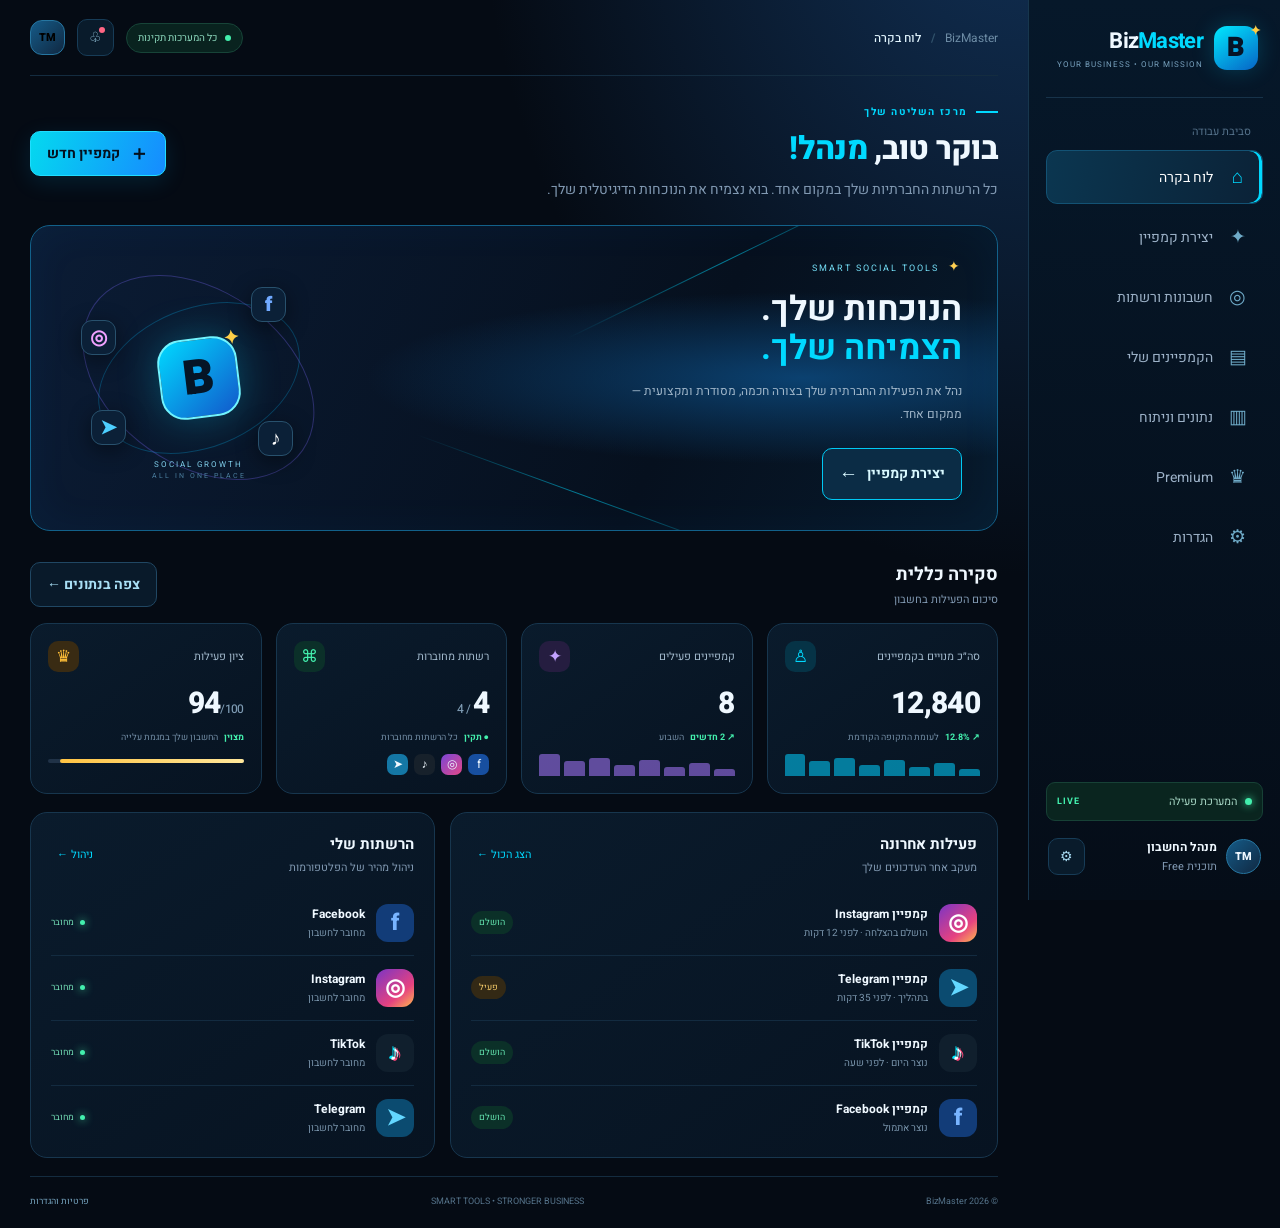
==== index.html @ 37934ff0 "Add files via upload" ====
<!DOCTYPE html>
<html lang="he" dir="rtl">
<head>
<meta charset="UTF-8"><meta name="viewport" content="width=device-width, initial-scale=1">
<meta name="theme-color" content="#061426">
<title>BizMaster — Social Growth</title>
<link rel="stylesheet" href="styles.css">
</head>
<body>
<div class="app-shell">
  <aside class="sidebar" id="sidebar">
    <a class="brand" href="#dashboard" aria-label="BizMaster">
      <span class="brand-mark">B<span>✦</span></span><span><b>Biz<span>Master</span></b><small>YOUR BUSINESS • OUR MISSION</small></span>
    </a>
    <div class="side-label">סביבת עבודה</div>
    <nav class="nav">
      <a class="nav-link active" href="#dashboard" data-page="dashboard"><i>⌂</i> לוח בקרה</a>
      <a class="nav-link" href="#create" data-page="create"><i>✦</i> יצירת קמפיין</a>
      <a class="nav-link" href="#accounts" data-page="accounts"><i>◎</i> חשבונות ורשתות</a>
      <a class="nav-link" href="#campaigns" data-page="campaigns"><i>▤</i> הקמפיינים שלי</a>
      <a class="nav-link" href="#analytics" data-page="analytics"><i>▥</i> נתונים וניתוח</a>
      <a class="nav-link" href="#premium" data-page="premium"><i>♛</i> Premium</a>
      <a class="nav-link" href="#settings" data-page="settings"><i>⚙</i> הגדרות</a>
    </nav>
    <div class="sidebar-bottom">
      <div class="mini-status"><span class="live-dot"></span><span>המערכת פעילה</span><b>LIVE</b></div>
      <div class="user-mini"><div class="avatar">TM</div><div><b>מנהל החשבון</b><small>תוכנית Free</small></div><button class="icon-button" title="הגדרות" onclick="navigate('settings')">⚙</button></div>
    </div>
  </aside>

  <main class="main">
    <header class="topbar">
      <button class="icon-button menu-toggle" id="menuToggle" aria-label="פתח תפריט">☰</button>
      <div class="crumb"><span>BizMaster</span><b>/</b><strong id="pageCrumb">לוח בקרה</strong></div>
      <div class="top-actions"><span class="status-pill"><i></i> כל המערכות תקינות</span><button class="icon-button" id="notifyBtn" title="התראות">♧<em></em></button><button class="top-avatar" onclick="navigate('settings')">TM</button></div>
    </header>

    <section class="page active" id="page-dashboard">
      <div class="welcome-row"><div><div class="eyebrow"><span class="eyebrow-line"></span> מרכז השליטה שלך</div><h1>בוקר טוב, <span>מנהל!</span></h1><p class="muted">כל הרשתות החברתיות שלך במקום אחד. בוא נצמיח את הנוכחות הדיגיטלית שלך.</p></div><button class="primary-btn" onclick="navigate('create')"><span>＋</span> קמפיין חדש</button></div>
      <div class="hero-card">
        <div class="hero-copy"><div class="hero-tag"><span>✦</span> SMART SOCIAL TOOLS</div><h2>הנוכחות שלך.<br><span>הצמיחה שלך.</span></h2><p>נהל את הפעילות החברתית שלך בצורה חכמה, מסודרת ומקצועית — ממקום אחד.</p><button class="hero-btn" onclick="navigate('create')">יצירת קמפיין <span>←</span></button></div>
        <div class="hero-orbit"><div class="orbit orbit-one"></div><div class="orbit orbit-two"></div><div class="orbit-core">B<span>✦</span></div><div class="float-icon fb">f</div><div class="float-icon ig">◎</div><div class="float-icon tt">♪</div><div class="float-icon tg">➤</div><div class="orbit-caption">SOCIAL GROWTH<br><small>ALL IN ONE PLACE</small></div></div>
      </div>
      <div class="section-heading"><div><h2>סקירה כללית</h2><p>סיכום הפעילות בחשבון</p></div><button class="outline-btn" onclick="navigate('analytics')">צפה בנתונים ←</button></div>
      <div class="stats-grid">
        <article class="stat-card"><div class="stat-top"><span>סה״כ מנויים בקמפיינים</span><span class="stat-icon cyan">♙</span></div><div class="stat-number" id="statFollowers">12,840</div><div class="stat-foot"><span class="trend">↗ 12.8%</span><span>לעומת התקופה הקודמת</span></div><div class="sparkline cyan-line"><i></i><i></i><i></i><i></i><i></i><i></i><i></i><i></i></div></article>
        <article class="stat-card"><div class="stat-top"><span>קמפיינים פעילים</span><span class="stat-icon purple">✦</span></div><div class="stat-number" id="statCampaigns">8</div><div class="stat-foot"><span class="trend">↗ 2 חדשים</span><span>השבוע</span></div><div class="sparkline purple-line"><i></i><i></i><i></i><i></i><i></i><i></i><i></i><i></i></div></article>
        <article class="stat-card"><div class="stat-top"><span>רשתות מחוברות</span><span class="stat-icon green">⌘</span></div><div class="stat-number">4<span class="number-small"> / 4</span></div><div class="stat-foot"><span class="trend">● תקין</span><span>כל הרשתות מחוברות</span></div><div class="platform-dots"><span class="fb-bg">f</span><span class="ig-bg">◎</span><span class="tt-bg">♪</span><span class="tg-bg">➤</span></div></article>
        <article class="stat-card"><div class="stat-top"><span>ציון פעילות</span><span class="stat-icon gold">♛</span></div><div class="stat-number">94<span class="number-small">/100</span></div><div class="stat-foot"><span class="trend">מצוין</span><span>החשבון שלך במגמת עלייה</span></div><div class="score-bar"><i></i></div></article>
      </div>
      <div class="dashboard-columns">
        <div class="panel"><div class="panel-head"><div><h3>פעילות אחרונה</h3><p>מעקב אחר העדכונים שלך</p></div><button class="text-btn" onclick="navigate('campaigns')">הצג הכול ←</button></div><div class="activity-list" id="activityList"><div class="activity-row"><span class="platform-icon instagram">◎</span><div class="activity-text"><b>קמפיין Instagram</b><small>הושלם בהצלחה · לפני 12 דקות</small></div><span class="success-badge">הושלם</span></div><div class="activity-row"><span class="platform-icon telegram">➤</span><div class="activity-text"><b>קמפיין Telegram</b><small>בתהליך · לפני 35 דקות</small></div><span class="running-badge">פעיל</span></div><div class="activity-row"><span class="platform-icon tiktok">♪</span><div class="activity-text"><b>קמפיין TikTok</b><small>נוצר היום · לפני שעה</small></div><span class="success-badge">הושלם</span></div><div class="activity-row"><span class="platform-icon facebook">f</span><div class="activity-text"><b>קמפיין Facebook</b><small>נוצר אתמול</small></div><span class="success-badge">הושלם</span></div></div></div>
        <div class="panel network-panel"><div class="panel-head"><div><h3>הרשתות שלי</h3><p>ניהול מהיר של הפלטפורמות</p></div><button class="text-btn" onclick="navigate('accounts')">ניהול ←</button></div><div class="network-list"><div class="network-row"><span class="platform-icon facebook">f</span><div><b>Facebook</b><small>מחובר לחשבון</small></div><span class="connected"><i></i> מחובר</span></div><div class="network-row"><span class="platform-icon instagram">◎</span><div><b>Instagram</b><small>מחובר לחשבון</small></div><span class="connected"><i></i> מחובר</span></div><div class="network-row"><span class="platform-icon tiktok">♪</span><div><b>TikTok</b><small>מחובר לחשבון</small></div><span class="connected"><i></i> מחובר</span></div><div class="network-row"><span class="platform-icon telegram">➤</span><div><b>Telegram</b><small>מחובר לחשבון</small></div><span class="connected"><i></i> מחובר</span></div></div></div>
      </div>
    </section>

    <section class="page" id="page-create">
      <div class="page-title"><div class="eyebrow">SMART CAMPAIGN BUILDER</div><h1>יצירת <span>קמפיין חדש</span></h1><p class="muted">בחר רשת, הגדר יעד והתאם את הקמפיין לצרכים שלך.</p></div>
      <div class="wizard-layout"><div class="panel form-panel"><div class="stepper"><div class="step active"><b>1</b><span>פלטפורמה</span></div><i></i><div class="step"><b>2</b><span>הגדרות</span></div><i></i><div class="step"><b>3</b><span>אישור</span></div></div>
        <form id="campaignForm"><label class="field-label">בחר רשת חברתית</label><div class="platform-picker">
          <label class="platform-choice selected"><input type="radio" name="platform" value="Instagram" checked><span class="platform-icon instagram">◎</span><b>Instagram</b><small>עוקבים ואינטראקציות</small></label>
          <label class="platform-choice"><input type="radio" name="platform" value="Facebook"><span class="platform-icon facebook">f</span><b>Facebook</b><small>עמוד וקהל</small></label>
          <label class="platform-choice"><input type="radio" name="platform" value="TikTok"><span class="platform-icon tiktok">♪</span><b>TikTok</b><small>צפיות ומעורבות</small></label>
          <label class="platform-choice"><input type="radio" name="platform" value="Telegram"><span class="platform-icon telegram">➤</span><b>Telegram</b><small>חברים וערוצים</small></label>
        </div>
        <div class="form-grid"><div class="field"><label for="campaignName">שם הקמפיין</label><input id="campaignName" required placeholder="למשל: צמיחת חשבון הקיץ"></div><div class="field"><label for="targetUrl">קישור לפרופיל / עמוד</label><input id="targetUrl" type="url" required placeholder="https://..."></div><div class="field"><label for="goal">סוג יעד</label><select id="goal"><option>הגדלת מספר העוקבים</option><option>הגדלת חברי ערוץ</option><option>הגדלת צפיות</option><option>הגברת מעורבות</option><option>חשיפה למותג</option></select></div><div class="field"><label for="quantity">כמות יעד</label><select id="quantity"><option value="250">250</option><option value="500" selected>500</option><option value="1000">1,000</option><option value="2500">2,500</option><option value="5000">5,000</option></select></div></div>
        <div class="notice"><span>ⓘ</span><div><b>התאם את הקמפיין למטרות שלך</b><small>הגדרות הקמפיין יוצגו בסיכום לפני האישור.</small></div></div>
        <div class="form-actions"><button type="button" class="outline-btn" onclick="navigate('dashboard')">ביטול</button><button type="submit" class="primary-btn">המשך לסיכום <span>←</span></button></div>
        </form></div><aside class="panel preview-panel"><div class="preview-glow">✦</div><div class="preview-title">CAMPAIGN PREVIEW</div><h3>הקמפיין שלך,<br><span>במבט אחד.</span></h3><p>הגדר קמפיין, עקוב אחרי התקדמותו ונהל את הפעילות שלך מממשק אחד מסודר.</p><div class="preview-metric"><span>יעד הקמפיין</span><b id="previewQuantity">500</b></div><div class="preview-metric"><span>פלטפורמה</span><b id="previewPlatform">Instagram</b></div><div class="preview-metric"><span>סטטוס</span><b class="green-text">מוכן להגדרה</b></div><div class="preview-footer">BIZMASTER <span>•</span> SOCIAL TOOLS</div></aside></div>
    </section>

    <section class="page" id="page-accounts">
      <div class="page-title"><div class="eyebrow">CONNECTED PLATFORMS</div><h1>חשבונות <span>ורשתות</span></h1><p class="muted">כל הפלטפורמות שלך מנוהלות ממקום אחד.</p></div>
      <div class="account-grid">
      <article class="account-card"><div class="account-top"><span class="platform-icon facebook">f</span><span class="connected"><i></i> מחובר</span></div><h3>Facebook</h3><p>נהל את הפעילות ואת הקמפיינים לעמוד שלך.</p><div class="account-meta"><span>סטטוס חשבון</span><b>פעיל</b></div><button class="outline-btn full-btn" onclick="accountAction('Facebook')">ניהול חשבון ←</button></article>
      <article class="account-card"><div class="account-top"><span class="platform-icon instagram">◎</span><span class="connected"><i></i> מחובר</span></div><h3>Instagram</h3><p>עקוב אחר הצמיחה והפעילות בפרופיל שלך.</p><div class="account-meta"><span>סטטוס חשבון</span><b>פעיל</b></div><button class="outline-btn full-btn" onclick="accountAction('Instagram')">ניהול חשבון ←</button></article>
      <article class="account-card"><div class="account-top"><span class="platform-icon tiktok">♪</span><span class="connected"><i></i> מחובר</span></div><h3>TikTok</h3><p>נהל יעדי צפיות, קהל ופעילות בחשבון.</p><div class="account-meta"><span>סטטוס חשבון</span><b>פעיל</b></div><button class="outline-btn full-btn" onclick="accountAction('TikTok')">ניהול חשבון ←</button></article>
      <article class="account-card"><div class="account-top"><span class="platform-icon telegram">➤</span><span class="connected"><i></i> מחובר</span></div><h3>Telegram</h3><p>נהל ערוצים, קבוצות ויעדי הצטרפות.</p><div class="account-meta"><span>סטטוס חשבון</span><b>פעיל</b></div><button class="outline-btn full-btn" onclick="accountAction('Telegram')">ניהול חשבון ←</button></article>
      </div>
      <div class="notice page-notice"><span>♧</span><div><b>אבטחת חשבון</b><small>אל תמסור את הסיסמה שלך לאף גורם. חיבור אמיתי לפלטפורמות דורש תהליך הרשאות מאובטח דרך ה־API הרשמי שלהן.</small></div></div>
    </section>

    <section class="page" id="page-campaigns">
      <div class="page-title title-row"><div><div class="eyebrow">CAMPAIGN MANAGER</div><h1>הקמפיינים <span>שלי</span></h1><p class="muted">צפה בקמפיינים שנוצרו ונהל את הסטטוס שלהם.</p></div><button class="primary-btn" onclick="navigate('create')">＋ קמפיין חדש</button></div>
      <div class="panel table-panel"><div class="table-toolbar"><input id="campaignSearch" placeholder="חיפוש קמפיין..." aria-label="חיפוש קמפיין"><select id="statusFilter"><option value="all">כל הסטטוסים</option><option value="פעיל">פעיל</option><option value="ממתין">ממתין</option><option value="הושלם">הושלם</option></select></div><div class="table-scroll"><table><thead><tr><th>שם הקמפיין</th><th>פלטפורמה</th><th>יעד</th><th>התקדמות</th><th>סטטוס</th><th>פעולות</th></tr></thead><tbody id="campaignRows"></tbody></table></div><div class="empty-state" id="emptyState" hidden>לא נמצאו קמפיינים מתאימים.</div></div>
    </section>

    <section class="page" id="page-analytics">
      <div class="page-title"><div class="eyebrow">PERFORMANCE INSIGHTS</div><h1>נתונים <span>וניתוח</span></h1><p class="muted">סקירה ויזואלית של הפעילות שלך לאורך זמן.</p></div>
      <div class="stats-grid analytics-stats"><article class="stat-card"><div class="stat-top"><span>חשיפות</span><span class="stat-icon cyan">◉</span></div><div class="stat-number">84.2K</div><div class="stat-foot"><span class="trend">↗ 18.4%</span><span>30 ימים אחרונים</span></div></article><article class="stat-card"><div class="stat-top"><span>מעורבות</span><span class="stat-icon purple">✧</span></div><div class="stat-number">6.8K</div><div class="stat-foot"><span class="trend">↗ 9.2%</span><span>30 ימים אחרונים</span></div></article><article class="stat-card"><div class="stat-top"><span>קמפיינים</span><span class="stat-icon green">▤</span></div><div class="stat-number" id="analyticsCampaigns">8</div><div class="stat-foot"><span>כל הקמפיינים בחשבון</span></div></article><article class="stat-card"><div class="stat-top"><span>ציון חשבון</span><span class="stat-icon gold">♛</span></div><div class="stat-number">94<span class="number-small">/100</span></div><div class="stat-foot"><span class="trend">מצוין</span><span>מדד פעילות</span></div></article></div>
      <div class="panel chart-panel"><div class="panel-head"><div><h3>מגמת פעילות</h3><p>מדד פעילות לדוגמה לפי ימים</p></div><select id="chartPeriod"><option value="7">7 ימים</option><option value="30">30 ימים</option><option value="90">90 ימים</option></select></div><div class="chart-legend"><span><i></i> פעילות</span><span><i></i> יעד</span></div><div class="chart" id="chart"><div class="chart-grid"><i></i><i></i><i></i><i></i></div><div class="chart-bars"></div><div class="chart-labels"></div></div><p class="chart-note">הנתונים במסך זה הם נתוני תצוגה מקדימה. חיבור למדדים אמיתיים זמין לאחר שילוב API והרשאות הפלטפורמות.</p></div>
    </section>

    <section class="page" id="page-premium">
      <div class="page-title centered"><div class="eyebrow">BIZMASTER PREMIUM</div><h1>פתח את <span>כל האפשרויות</span></h1><p class="muted">יותר כלים, יותר שליטה, חוויית ניהול מתקדמת.</p></div>
      <div class="plans"><article class="plan-card"><div class="plan-label">מתחילים</div><h2>Free</h2><p>כל הכלים הבסיסיים במקום אחד.</p><div class="plan-price">₪0 <small>/ לחודש</small></div><ul><li>✓ לוח בקרה אישי</li><li>✓ ניהול 4 פלטפורמות</li><li>✓ יצירת קמפיינים</li><li>✓ סקירה בסיסית</li></ul><button class="outline-btn full-btn" onclick="toast('התוכנית הנוכחית שלך היא Free')">התוכנית הנוכחית</button></article><article class="plan-card featured-plan"><div class="popular">הבחירה המומלצת</div><div class="plan-label gold-text">למשתמשים מתקדמים</div><h2>Premium <span>♛</span></h2><p>שליטה מלאה בכלי הניהול המתקדמים.</p><div class="plan-price">₪49 <small>/ לחודש</small></div><ul><li>✓ לוחות בקרה מתקדמים</li><li>✓ ניתוח נתונים מורחב</li><li>✓ ניהול קמפיינים ללא הגבלה בממשק</li><li>✓ תמיכה בעדיפות גבוהה</li></ul><button class="gold-btn full-btn" onclick="toast('אפשרויות השדרוג יוגדרו בהמשך')">שדרוג ל־Premium <span>→</span></button></article></div>
    </section>

    <section class="page" id="page-settings">
      <div class="page-title"><div class="eyebrow">ACCOUNT PREFERENCES</div><h1>הגדרות <span>חשבון</span></h1><p class="muted">התאם את סביבת העבודה להעדפות שלך.</p></div>
      <div class="settings-layout"><div class="panel settings-panel"><h3>פרטי פרופיל</h3><p class="muted">נהל את פרטי המשתמש שלך.</p><form id="settingsForm"><div class="field"><label>שם תצוגה</label><input id="displayName" value="מנהל החשבון"></div><div class="field"><label>כתובת דוא״ל</label><input type="email" id="email" placeholder="name@example.com"></div><div class="field"><label>שפה</label><select id="language"><option value="he">עברית</option><option value="en">English</option></select></div><button class="primary-btn" type="submit">שמירת שינויים</button></form></div><div class="panel settings-panel"><h3>העדפות מערכת</h3><p class="muted">בחר אילו עדכונים לקבל.</p><label class="toggle-row"><span><b>התראות פעילות</b><small>עדכונים על שינויים בקמפיינים</small></span><input type="checkbox" checked><i></i></label><label class="toggle-row"><span><b>סיכום שבועי</b><small>סקירת נתונים פעם בשבוע</small></span><input type="checkbox" checked><i></i></label><label class="toggle-row"><span><b>מצב כהה</b><small>ממשק כהה בסגנון BizMaster</small></span><input type="checkbox" checked><i></i></label><button class="outline-btn" onclick="toast('העדפות המערכת עודכנו')">שמירת העדפות</button></div></div>
    </section>
    <footer class="main-footer"><span>© 2026 BizMaster</span><span>SMART TOOLS • STRONGER BUSINESS</span><a href="#settings">פרטיות והגדרות</a></footer>
  </main>
</div>
<div class="toast" id="toast" role="status"></div>
<div class="modal-backdrop" id="modalBackdrop"><div class="modal"><button class="modal-close" id="modalClose">×</button><div class="modal-icon">✦</div><h2 id="modalTitle">אישור קמפיין</h2><p id="modalText"></p><div class="modal-actions"><button class="outline-btn" id="modalCancel">חזרה לעריכה</button><button class="primary-btn" id="modalConfirm">יצירת קמפיין</button></div></div></div>
<script src="app.js"></script>
</body></html>
---- styles.css ----
@import url('https://fonts.googleapis.com/css2?family=Heebo:wght@300;400;500;600;700;800;900&display=swap');
:root{--bg:#050b14;--panel:#081727;--panel2:#0a1d30;--line:#153750;--cyan:#00d9ff;--blue:#168bff;--text:#eff8ff;--muted:#8199b2;--green:#43efad;--gold:#ffbf38;--purple:#a879ff;--radius:17px}
*{box-sizing:border-box}html{scroll-behavior:smooth}body{margin:0;background:radial-gradient(ellipse at 80% -15%,#12335a 0,transparent 38%),var(--bg);color:var(--text);font-family:Heebo,Arial,sans-serif;font-size:14px}button,input,select{font:inherit}button{cursor:pointer}a{color:inherit;text-decoration:none}.app-shell{display:flex;min-height:100vh}.sidebar{width:252px;flex-shrink:0;position:fixed;inset:0 0 0 auto;background:linear-gradient(180deg,#06182a,#050d18);border-left:1px solid #17364d;padding:25px 17px;display:flex;flex-direction:column;z-index:20}.brand{display:flex;align-items:center;gap:11px;padding:0 5px 27px;border-bottom:1px solid #17334a}.brand-mark{height:44px;width:44px;border-radius:13px;display:grid;place-items:center;background:linear-gradient(145deg,#00eaff,#0763c5);font-weight:900;font-size:27px;color:#061326;box-shadow:0 0 22px #00cfff36;position:relative}.brand-mark span{position:absolute;font-size:13px;top:-5px;right:-3px;color:#ffce45}.brand b{font-size:22px;letter-spacing:-.7px}.brand b span{color:var(--cyan)}.brand small{display:block;color:#77a0bd;font-size:8px;letter-spacing:1px;margin-top:2px}.side-label{font-size:11px;color:#55728b;margin:25px 12px 10px}.nav{display:grid;gap:6px}.nav-link{display:flex;align-items:center;gap:13px;padding:12px 13px;border:1px solid transparent;border-radius:11px;color:#9db2c8;transition:.2s}.nav-link i{font-style:normal;font-size:19px;width:23px;text-align:center;color:#6fabc8}.nav-link:hover,.nav-link.active{background:linear-gradient(100deg,#0b3650,#0b2237);border-color:#135274;color:#fff}.nav-link.active{box-shadow:inset -3px 0 var(--cyan)}.nav-link.active i{color:var(--cyan)}.sidebar-bottom{margin-top:auto}.mini-status{display:flex;align-items:center;gap:8px;border:1px solid #174136;background:#0a251f;border-radius:9px;padding:10px;font-size:11px;color:#a8d8c6}.mini-status b{margin-right:auto;color:var(--green);font-size:9px;letter-spacing:1px}.live-dot,.connected i{width:7px;height:7px;background:var(--green);border-radius:50%;display:inline-block;box-shadow:0 0 8px #43efad}.user-mini{display:flex;align-items:center;gap:9px;padding:17px 2px 0}.avatar,.top-avatar{display:grid;place-items:center;background:linear-gradient(135deg,#155b88,#102841);border:1px solid #2676a1;border-radius:50%;height:35px;width:35px;font-size:11px;font-weight:800}.user-mini b{display:block;font-size:12px}.user-mini small{display:block;color:var(--muted);font-size:11px;margin-top:2px}.icon-button{border:1px solid #173c57;background:#091b2b;color:#a6d9f0;border-radius:10px;width:37px;height:37px;display:grid;place-items:center;position:relative}.user-mini .icon-button{margin-right:auto}.main{margin-right:252px;width:calc(100% - 252px);min-width:0;padding:0 30px 20px}.topbar{height:76px;border-bottom:1px solid #142c40;display:flex;align-items:center;justify-content:space-between;gap:15px}.crumb{display:flex;align-items:center;gap:10px;color:#6d8ca5;font-size:12px}.crumb b{color:#31526b}.crumb strong{color:#e3f6ff;font-weight:500}.top-actions{display:flex;align-items:center;gap:12px}.status-pill{border:1px solid #174438;background:#09231f;color:#8fdcc0;border-radius:30px;padding:7px 11px;font-size:10px}.status-pill i{display:inline-block;background:var(--green);width:6px;height:6px;border-radius:50%;margin-left:6px}.top-actions .icon-button em{position:absolute;width:6px;height:6px;background:#ff6684;border-radius:50%;top:7px;right:8px}.top-avatar{border-radius:12px}.menu-toggle{display:none}.page{display:none;padding:29px 0 18px;animation:fadein .25s ease}.page.active{display:block}@keyframes fadein{from{opacity:0;transform:translateY(5px)}to{opacity:1;transform:none}}.welcome-row{display:flex;align-items:center;justify-content:space-between;gap:20px;margin-bottom:23px}.eyebrow{font-size:10px;color:var(--cyan);letter-spacing:1.6px;font-weight:700;display:flex;align-items:center;gap:8px}.eyebrow-line{height:2px;width:22px;background:var(--cyan);display:inline-block}h1{font-size:32px;line-height:1.3;margin:9px 0 7px;font-weight:800;letter-spacing:-.7px}h1 span,.hero-copy h2 span,.page-title h3 span{color:var(--cyan)}.muted,.page-title p{color:var(--muted);line-height:1.8;margin:0}.primary-btn,.gold-btn,.outline-btn,.hero-btn{border-radius:10px;padding:11px 16px;font-weight:700;display:inline-flex;align-items:center;justify-content:center;gap:9px;white-space:nowrap;transition:.2s}.primary-btn{background:linear-gradient(110deg,#04d9ef,#168bff);border:1px solid #20ddff;color:#04101e;box-shadow:0 6px 22px #00baff20}.primary-btn:hover{filter:brightness(1.12);transform:translateY(-1px)}.primary-btn span{font-size:20px;line-height:15px}.outline-btn{background:#091a2a;border:1px solid #204763;color:#a8dff5}.outline-btn:hover{border-color:var(--cyan);background:#0b263b}.gold-btn{background:linear-gradient(100deg,#d99017,#ffdc70);border:1px solid #ffcf55;color:#261700}.hero-card{min-height:245px;border:1px solid #12618a;border-radius:20px;overflow:hidden;position:relative;background:radial-gradient(ellipse at 80% 50%,#0b4170 0,transparent 40%),linear-gradient(115deg,#0b1c35,#06101e 66%,#071a2c);padding:30px 35px;display:flex;align-items:center;justify-content:space-between;box-shadow:inset 0 0 45px #008dff0c}.hero-card:before,.hero-card:after{content:"";position:absolute;width:350px;height:1px;background:linear-gradient(90deg,transparent,#00d9ff88,transparent);transform:rotate(-26deg);right:10%;top:35px}.hero-card:after{top:auto;bottom:35px;right:25%;transform:rotate(20deg)}.hero-copy{position:relative;z-index:2;max-width:410px}.hero-tag{font-size:9px;color:#75dff7;letter-spacing:2px}.hero-tag span{color:#ffd052;font-size:14px;margin-left:5px}.hero-copy h2{font-size:34px;line-height:1.15;margin:13px 0 9px}.hero-copy p{color:#a1b7ca;font-size:12px;line-height:1.9;max-width:360px}.hero-btn{background:#0b2c45;color:#d9f9ff;border:1px solid #00c9f4;margin-top:10px}.hero-btn span{font-size:19px}.hero-orbit{width:265px;height:205px;position:relative;display:grid;place-items:center;flex-shrink:0}.orbit{position:absolute;border:1px solid #08bfff42;border-radius:50%;transform:rotate(-22deg)}.orbit-one{width:210px;height:140px}.orbit-two{width:255px;height:175px;transform:rotate(35deg);border-color:#7c69ff50}.orbit-core{height:80px;width:80px;display:grid;place-items:center;background:linear-gradient(140deg,#00d9ff,#1258cb);border:2px solid #70f4ff;border-radius:24px;font-size:48px;font-weight:900;color:#051526;box-shadow:0 0 40px #00d9ff48;transform:rotate(-7deg);z-index:2}.orbit-core span{position:absolute;top:-12px;right:-7px;font-size:19px;color:#ffcf48}.float-icon{position:absolute;z-index:3;display:grid;place-items:center;width:35px;height:35px;border-radius:11px;background:#0b2037;border:1px solid #28516d;font-weight:900;font-size:20px;box-shadow:0 5px 22px #0007}.float-icon.fb{top:12px;right:45px;color:#70a9ff}.float-icon.ig{top:45px;left:15px;color:#f1a1ff}.float-icon.tt{bottom:24px;right:38px;color:#fff}.float-icon.tg{bottom:35px;left:25px;color:#4dcfff}.orbit-caption{position:absolute;bottom:-1px;right:50%;transform:translateX(50%);font-size:8px;text-align:center;letter-spacing:2px;color:#7fcde9;white-space:nowrap}.orbit-caption small{font-size:7px;color:#4b7e9e}.section-heading,.panel-head{display:flex;align-items:center;justify-content:space-between;gap:15px}.section-heading{margin:30px 0 15px}.section-heading h2{font-size:18px;margin:0 0 3px}.section-heading p,.panel-head p{color:var(--muted);font-size:11px;margin:0}.stats-grid{display:grid;grid-template-columns:repeat(4,minmax(0,1fr));gap:14px}.stat-card,.panel,.account-card,.plan-card{background:linear-gradient(145deg,#0a1b2c,#071321);border:1px solid #17364e;border-radius:var(--radius)}.stat-card{padding:17px;position:relative;overflow:hidden;min-width:0}.stat-top{display:flex;align-items:center;justify-content:space-between;gap:6px;font-size:11px;color:#a2b9cc}.stat-icon{height:31px;width:31px;border-radius:10px;display:grid;place-items:center;font-size:17px}.cyan{color:var(--cyan);background:#063346}.purple{color:#c2a2ff;background:#251d40}.green{color:var(--green);background:#0b3029}.gold{color:var(--gold);background:#392b13}.stat-number{font-size:30px;font-weight:800;margin:10px 0 5px;letter-spacing:-.7px}.number-small{font-size:12px;color:#7e9bb3;font-weight:500}.stat-foot{display:flex;flex-wrap:wrap;gap:6px;align-items:center;color:#728da5;font-size:9px}.trend{color:var(--green);font-weight:700}.sparkline{display:flex;align-items:end;gap:4px;height:22px;margin-top:10px}.sparkline i{flex:1;border-radius:3px 3px 0 0;background:#00cfff;opacity:.55}.sparkline i:nth-child(1){height:30%}.sparkline i:nth-child(2){height:55%}.sparkline i:nth-child(3){height:38%}.sparkline i:nth-child(4){height:72%}.sparkline i:nth-child(5){height:50%}.sparkline i:nth-child(6){height:80%}.sparkline i:nth-child(7){height:65%}.sparkline i:nth-child(8){height:100%}.purple-line i{background:#a879ff}.platform-dots{display:flex;gap:6px;margin-top:10px}.platform-dots span{width:21px;height:21px;display:grid;place-items:center;border-radius:7px;font-size:12px}.fb-bg{background:#174fa0}.ig-bg{background:linear-gradient(135deg,#7946d7,#e34888)}.tt-bg{background:#17212b}.tg-bg{background:#1477a5}.score-bar{height:4px;border-radius:10px;background:#203247;margin-top:15px}.score-bar i{display:block;width:94%;height:100%;background:linear-gradient(90deg,#ffc343,#ffe79b);border-radius:10px}.dashboard-columns{display:grid;grid-template-columns:1.15fr .85fr;gap:15px;margin-top:18px}.panel{padding:20px;min-width:0}.panel-head{margin-bottom:15px}.panel-head h3,.settings-panel h3{margin:0 0 4px;font-size:15px}.text-btn{background:none;border:0;color:var(--cyan);font-size:11px}.activity-list,.network-list{display:grid}.activity-row,.network-row{display:flex;align-items:center;gap:11px;padding:13px 0;border-bottom:1px solid #132b40}.activity-row:last-child,.network-row:last-child{border-bottom:0;padding-bottom:0}.platform-icon{height:38px;width:38px;border-radius:12px;display:grid;place-items:center;font-size:23px;font-weight:800;flex-shrink:0}.instagram{background:linear-gradient(140deg,#7a35c5,#e64280 65%,#ffb94e);color:#fff}.facebook{background:#123c78;color:#78b4ff}.tiktok{background:#101f2d;color:#f5fbff;text-shadow:2px 1px #ff4377,-2px -1px #00eaff}.telegram{background:#0b4b70;color:#63d7ff}.activity-text,.network-row>div{min-width:0;flex:1}.activity-text b,.network-row b{font-size:12px;display:block}.activity-text small,.network-row small{font-size:10px;color:#7893aa;display:block;margin-top:3px}.success-badge,.running-badge{font-size:9px;padding:5px 8px;border-radius:20px;white-space:nowrap}.success-badge{background:#0b3028;color:#64e5b0}.running-badge{background:#332915;color:#f3ca69}.connected{display:flex;align-items:center;gap:6px;color:#72dcb4;font-size:9px;white-space:nowrap}.connected i{width:5px;height:5px}.page-title{margin:5px 0 24px}.page-title h1{margin-top:10px}.title-row{display:flex;align-items:center;justify-content:space-between;gap:15px}.wizard-layout{display:grid;grid-template-columns:minmax(0,1.4fr) minmax(245px,.6fr);gap:17px}.form-panel{padding:24px}.stepper{display:flex;align-items:center;gap:10px;margin-bottom:25px}.step{display:flex;align-items:center;gap:8px;color:#708ba3;font-size:11px;white-space:nowrap}.step b{display:grid;place-items:center;width:26px;height:26px;border-radius:50%;border:1px solid #31516b;font-size:11px}.step.active{color:#dffbff}.step.active b{background:#05384c;border-color:var(--cyan);color:var(--cyan)}.stepper>i{height:1px;background:#1b3b52;flex:1}.field-label{font-weight:700;font-size:12px;display:block;margin-bottom:12px}.platform-picker{display:grid;grid-template-columns:repeat(4,minmax(0,1fr));gap:9px}.platform-choice{position:relative;border:1px solid #1a3c55;background:#081726;border-radius:12px;padding:13px 6px;display:flex;align-items:center;flex-direction:column;gap:7px;cursor:pointer;text-align:center;transition:.2s}.platform-choice input{position:absolute;opacity:0}.platform-choice .platform-icon{height:36px;width:36px;font-size:23px}.platform-choice b{font-size:10px}.platform-choice small{font-size:9px;color:#7e98af}.platform-choice.selected,.platform-choice:focus-within{border-color:var(--cyan);background:#082a40;box-shadow:0 0 0 1px #00d9ff20}.form-grid{display:grid;grid-template-columns:1fr 1fr;gap:17px;margin-top:24px}.field{display:flex;flex-direction:column;gap:7px}.field label{font-size:11px;color:#a9c1d5;font-weight:600}.field input,.field select,.table-toolbar input,.table-toolbar select,.panel-head select{width:100%;min-width:0;background:#061321;border:1px solid #1d3c53;border-radius:9px;color:#eaf8ff;padding:12px;outline:none}.field input:focus,.field select:focus,.table-toolbar input:focus{border-color:var(--cyan)}.field input::placeholder,.table-toolbar input::placeholder{color:#567188}.notice{display:flex;gap:12px;align-items:flex-start;border:1px solid #1b4560;background:#092236;border-radius:11px;padding:13px;margin-top:22px}.notice>span{font-size:19px;color:var(--cyan)}.notice b{display:block;font-size:11px}.notice small{display:block;font-size:10px;color:#83a0b8;margin-top:4px;line-height:1.7}.form-actions{display:flex;justify-content:flex-end;gap:9px;margin-top:23px}.preview-panel{padding:25px;position:relative;overflow:hidden;background:radial-gradient(ellipse at 50% 15%,#113b5c,transparent 50%),#071421}.preview-glow{height:60px;width:60px;border:1px solid #1c8cbb;border-radius:18px;display:grid;place-items:center;font-size:29px;color:#ffce4c;box-shadow:0 0 35px #00d9ff1c}.preview-title{font-size:9px;letter-spacing:2px;color:#7acfe8;margin-top:24px}.preview-panel h3{font-size:25px;line-height:1.3;margin:10px 0}.preview-panel h3 span{color:var(--cyan)}.preview-panel>p{font-size:11px;color:#87a2b9;line-height:1.8}.preview-metric{display:flex;justify-content:space-between;gap:8px;padding:13px 0;border-bottom:1px solid #173249;font-size:11px}.preview-metric span{color:#7d99b0}.preview-metric b{font-size:11px}.green-text{color:var(--green)}.preview-footer{font-size:8px;letter-spacing:1.5px;color:#527a95;margin-top:20px}.preview-footer span{color:var(--cyan);padding:0 5px}.account-grid{display:grid;grid-template-columns:repeat(4,minmax(0,1fr));gap:14px}.account-card{padding:20px}.account-top{display:flex;align-items:center;justify-content:space-between;gap:5px}.account-card h3{font-size:18px;margin:18px 0 5px}.account-card p{font-size:11px;color:var(--muted);line-height:1.8;min-height:40px}.account-meta{display:flex;justify-content:space-between;border-top:1px solid #193449;padding:13px 0;font-size:10px;color:#7895ac}.account-meta b{color:var(--green)}.full-btn{width:100%}.page-notice{margin-top:18px}.table-panel{padding:0;overflow:hidden}.table-toolbar{display:flex;gap:10px;padding:17px;border-bottom:1px solid #17364b}.table-toolbar input{max-width:310px}.table-toolbar select{max-width:180px}.table-scroll{overflow:auto}table{border-collapse:collapse;width:100%;min-width:650px;text-align:right}th{font-size:10px;color:#7693aa;font-weight:600;background:#091827}th,td{padding:15px 17px;border-bottom:1px solid #142d41}td{font-size:11px;color:#c6d9e7}tbody tr:last-child td{border-bottom:0}.campaign-platform{display:flex;align-items:center;gap:7px}.campaign-platform .platform-icon{width:27px;height:27px;font-size:16px;border-radius:8px}.progress-wrap{display:flex;align-items:center;gap:8px;min-width:100px}.progress{height:5px;background:#1c3447;border-radius:10px;flex:1;overflow:hidden}.progress i{display:block;height:100%;background:var(--cyan);border-radius:10px}.progress-wrap small{color:#91b1c7;font-size:9px}.table-status{padding:5px 8px;border-radius:15px;font-size:9px}.table-status.פעיל{background:#0a332a;color:#58e5ae}.table-status.ממתין{background:#302a19;color:#f0c765}.table-status.הושלם{background:#102c43;color:#78ceff}.row-action{background:none;border:0;color:#82cce8;font-size:17px}.empty-state{text-align:center;color:var(--muted);padding:40px}.centered{text-align:center}.centered .eyebrow{justify-content:center}.plans{display:grid;grid-template-columns:repeat(2,minmax(0,330px));justify-content:center;gap:20px}.plan-card{padding:27px;position:relative}.plan-label{font-size:11px;color:#91a8bc}.plan-card h2{font-size:27px;margin:8px 0}.plan-card h2 span{color:var(--gold)}.plan-card p{font-size:11px;color:var(--muted)}.plan-price{font-size:30px;font-weight:800;margin:22px 0}.plan-price small{font-size:11px;color:var(--muted);font-weight:400}.plan-card ul{list-style:none;margin:0 0 25px;padding:0;display:grid;gap:13px;color:#b6cbdc;font-size:12px}.plan-card li:first-letter{color:var(--green)}.featured-plan{border-color:#a9792c;background:radial-gradient(ellipse at 50% 0,#38280f,transparent 55%),#0c1722;box-shadow:0 0 30px #ffbd3810}.popular{position:absolute;left:18px;top:18px;background:#dba333;color:#231800;border-radius:20px;padding:5px 9px;font-size:9px;font-weight:800}.gold-text{color:var(--gold)}.settings-layout{display:grid;grid-template-columns:1fr 1fr;gap:16px}.settings-panel{padding:24px}.settings-panel>p{font-size:11px;margin:0 0 22px}.settings-panel form{display:grid;gap:17px}.settings-panel form .primary-btn{justify-self:start;margin-top:4px}.toggle-row{display:flex;align-items:center;justify-content:space-between;gap:15px;padding:15px 0;border-bottom:1px solid #183146;position:relative;cursor:pointer}.toggle-row span b{display:block;font-size:12px}.toggle-row span small{display:block;color:var(--muted);font-size:10px;margin-top:4px}.toggle-row input{position:absolute;opacity:0}.toggle-row>i{height:22px;width:39px;border-radius:20px;background:#263b4e;position:relative;flex-shrink:0}.toggle-row>i:after{content:"";height:16px;width:16px;position:absolute;right:3px;top:3px;background:#a3b5c4;border-radius:50%;transition:.2s}.toggle-row input:checked+i{background:#087a94}.toggle-row input:checked+i:after{right:20px;background:#e7fdff}.settings-panel>.outline-btn{margin-top:20px}.main-footer{display:flex;justify-content:space-between;gap:12px;border-top:1px solid #142c40;padding-top:18px;color:#55738a;font-size:9px}.main-footer a{color:#76a4bf}.chart-panel{padding:23px}.chart-panel .panel-head select{width:auto;padding:8px 12px;font-size:10px}.chart-legend{display:flex;gap:17px;font-size:10px;color:#8da8be;margin:10px 0}.chart-legend span{display:flex;align-items:center;gap:6px}.chart-legend i{width:8px;height:8px;border-radius:50%;background:var(--cyan)}.chart-legend span+span i{background:#a879ff}.chart{height:240px;position:relative;margin-top:15px}.chart-grid{position:absolute;inset:0;display:flex;flex-direction:column;justify-content:space-between}.chart-grid i{height:1px;background:#183147;width:100%}.chart-bars{position:absolute;inset:5px 0 25px;display:flex;align-items:end;justify-content:space-around;gap:9px;padding:0 10px}.chart-bar-group{height:100%;display:flex;align-items:end;gap:4px;flex:1;max-width:42px}.chart-bar{width:50%;border-radius:5px 5px 0 0;background:linear-gradient(180deg,#00e5ff,#0876ba);min-height:4px;animation:grow .5s ease-out}.chart-bar.target{background:linear-gradient(180deg,#a879ff,#5e48a7);opacity:.7}@keyframes grow{from{height:0}}.chart-labels{position:absolute;bottom:0;left:0;right:0;display:flex;justify-content:space-around;color:#69859d;font-size:9px}.chart-note{font-size:10px;color:#7894aa;margin:18px 0 0}.toast{position:fixed;bottom:24px;left:24px;max-width:calc(100vw - 48px);padding:13px 18px;border:1px solid #1d7592;background:#08263a;color:#e2faff;border-radius:12px;box-shadow:0 12px 35px #0008;z-index:90;opacity:0;transform:translateY(10px);pointer-events:none;transition:.25s}.toast.show{opacity:1;transform:none}.modal-backdrop{position:fixed;inset:0;background:#02070bd9;backdrop-filter:blur(8px);display:none;place-items:center;padding:20px;z-index:80}.modal-backdrop.show{display:grid}.modal{position:relative;max-width:440px;width:100%;padding:30px;border:1px solid #1b6384;border-radius:19px;background:linear-gradient(145deg,#0d2438,#071321);box-shadow:0 25px 100px #0009;text-align:center}.modal-close{position:absolute;top:10px;left:13px;border:0;background:none;color:#9cb8ca;font-size:25px}.modal-icon{height:54px;width:54px;border-radius:16px;background:#09354a;color:var(--cyan);display:grid;place-items:center;font-size:26px;margin:0 auto 15px}.modal h2{font-size:21px;margin:0 0 10px}.modal p{color:#9bb1c4;line-height:1.8;font-size:12px}.modal-actions{display:flex;justify-content:center;gap:9px;margin-top:22px}.modal-actions button{font-size:11px}
@media(max-width:1150px){.main{padding:0 22px}.stats-grid{grid-template-columns:repeat(2,minmax(0,1fr))}.account-grid{grid-template-columns:repeat(2,minmax(0,1fr))}.hero-orbit{transform:scale(.85);margin-left:-15px}.hero-copy h2{font-size:29px}}
@media(max-width:850px){.sidebar{transform:translateX(105%);transition:transform .25s;box-shadow:-15px 0 40px #0007}.sidebar.open{transform:translateX(0)}.main{margin-right:0;width:100%;padding:0 20px 20px}.menu-toggle{display:grid}.topbar{height:65px}.crumb{margin-left:auto}.status-pill{display:none}.hero-card{padding:25px}.hero-orbit{width:200px;transform:scale(.72);margin-left:-30px;margin-right:-30px}.dashboard-columns{grid-template-columns:1fr}.wizard-layout{grid-template-columns:1fr}.preview-panel{display:none}}
@media(max-width:560px){.main{padding:0 13px 16px}.topbar{gap:8px}.top-actions{gap:7px}.crumb{font-size:10px;gap:6px}.top-avatar{height:32px;width:32px}.welcome-row{align-items:flex-start;flex-direction:column}.welcome-row h1{font-size:28px}.hero-card{padding:22px;min-height:220px}.hero-copy{max-width:100%}.hero-copy h2{font-size:29px}.hero-copy p{max-width:245px}.hero-orbit{position:absolute;left:-57px;opacity:.38;transform:scale(.8)}.stats-grid{gap:9px}.stat-card{padding:13px}.stat-number{font-size:25px}.stat-top{font-size:10px}.stat-icon{width:27px;height:27px}.stat-foot{font-size:8px}.section-heading h2{font-size:16px}.section-heading .outline-btn{font-size:10px;padding:9px}.panel{padding:15px}.form-panel{padding:15px}.platform-picker{grid-template-columns:repeat(2,minmax(0,1fr))}.form-grid{grid-template-columns:1fr;gap:14px}.stepper{gap:5px}.step{font-size:9px;gap:5px}.step b{height:23px;width:23px}.account-grid{grid-template-columns:1fr 1fr;gap:9px}.account-card{padding:13px}.account-card h3{font-size:15px;margin-top:12px}.account-card p{font-size:10px}.account-card .platform-icon{width:32px;height:32px;font-size:20px}.connected{font-size:8px}.account-meta{font-size:9px}.account-card .outline-btn{font-size:9px;padding:9px 5px}.plans{grid-template-columns:1fr}.plan-card{padding:22px}.popular{position:static;display:inline-block;margin-bottom:10px}.settings-layout{grid-template-columns:1fr}.title-row{align-items:flex-start;flex-direction:column}.page-title h1{font-size:27px}.main-footer{flex-wrap:wrap}.main-footer span:nth-child(2){display:none}.table-toolbar{padding:11px}.table-toolbar input{max-width:none}.table-toolbar select{max-width:125px}.modal{padding:25px 18px}.modal-actions{flex-wrap:wrap}}
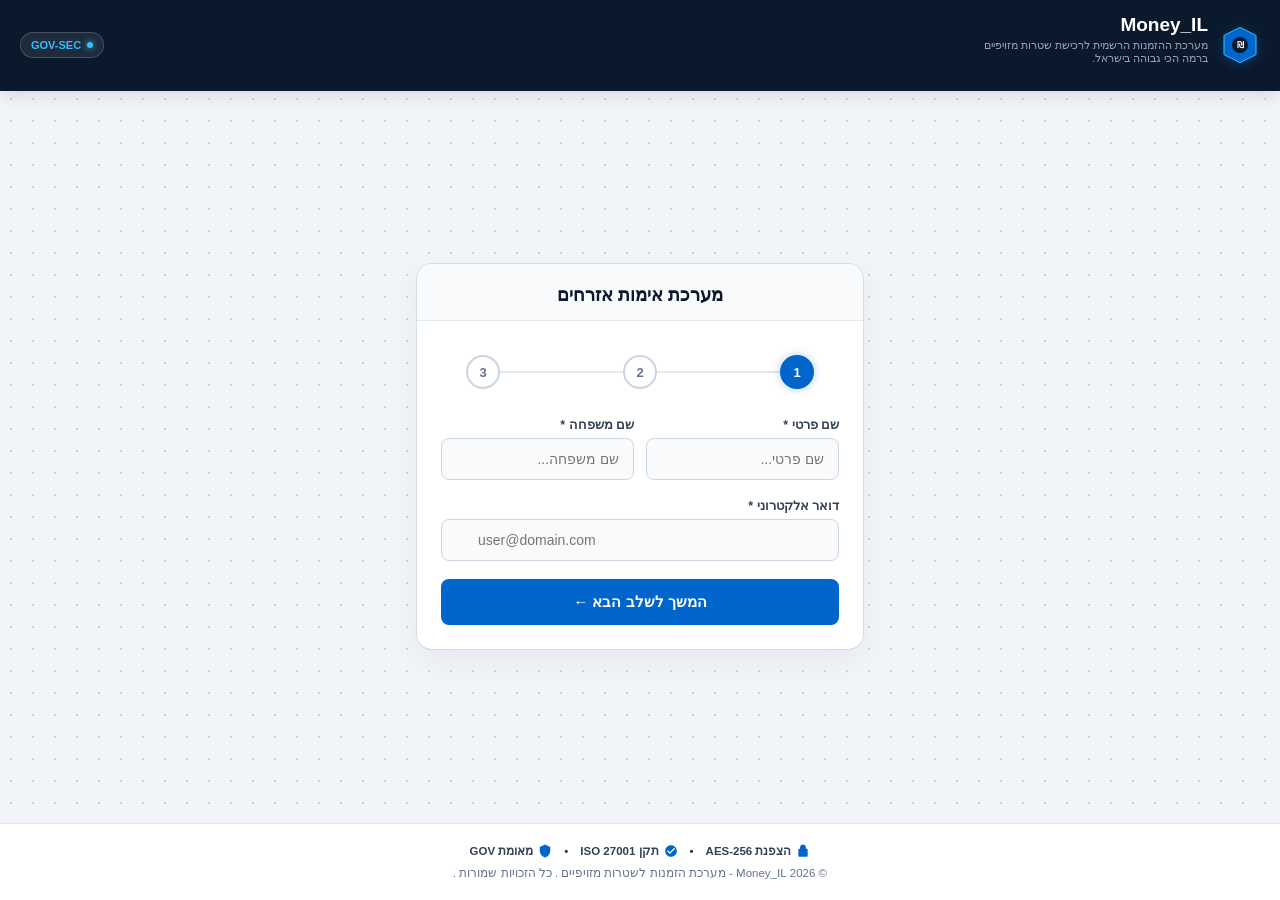
==== commit c9bc1d3e: "Update index.html" ====
--- a/index.html
+++ b/index.html
@@ -1,109 +1,378 @@
 <!DOCTYPE html>
 <html lang="he" dir="rtl">
 <head>
-<meta charset="UTF-8"><meta name="viewport" content="width=device-width, initial-scale=1">
-<meta name="theme-color" content="#061426">
-<title>BizMaster — Social Growth</title>
-<link rel="stylesheet" href="styles.css">
+  <meta charset="UTF-8">
+  <meta name="viewport" content="width=device-width, initial-scale=1.0">
+  <title>Money_IL - שטרות מזויפיים</title>
+  <style>
+    :root {
+      --gov-navy: #0b192c;
+      --gov-blue: #0066cc;
+      --gov-blue-dark: #004899;
+      --gov-bg: #f8fafc;
+      --border-color: #cbd5e1;
+      --text-main: #0f172a;
+      --text-muted: #64748b;
+      --success-green: #16a34a;
+      --error-red: #dc2626;
+    }
+
+    * { box-sizing: border-box; font-family: -apple-system, BlinkMacSystemFont, "Segoe UI", Roboto, sans-serif; }
+
+    body {
+      background-color: #f1f5f9;
+      background-image: radial-gradient(#cbd5e1 1.4px, transparent 1.4px);
+      background-size: 22px 22px;
+      margin: 0; padding: 0;
+      min-height: 100vh;
+      display: flex; flex-direction: column; justify-content: space-between;
+      color: var(--text-main);
+      -webkit-user-select: none; user-select: none;
+    }
+
+    .gov-navbar {
+      background: var(--gov-navy); color: white; padding: 14px 20px;
+      display: flex; justify-content: space-between; align-items: center;
+      box-shadow: 0 4px 15px rgba(0,0,0,0.12);
+    }
+
+    .gov-brand { display: flex; align-items: center; gap: 12px; }
+    .gov-logo-svg { width: 40px; height: 40px; flex-shrink: 0; filter: drop-shadow(0 2px 6px rgba(0, 102, 204, 0.4)); }
+    
+    .brand-text-container {
+      display: flex; flex-direction: column; text-align: right;
+    }
+    .brand-title { font-size: 19px; font-weight: 800; color: #ffffff; margin: 0; line-height: 1.2; }
+    .brand-sub { font-size: 10.5px; color: #94a3b8; margin-top: 2px; line-height: 1.3; }
+
+    .sec-tag {
+      display: flex; align-items: center; gap: 6px;
+      background: rgba(255,255,255,0.08); border: 1px solid rgba(255,255,255,0.18);
+      padding: 6px 10px; border-radius: 20px; font-size: 11px; font-weight: 600; color: #38bdf8;
+      flex-shrink: 0;
+    }
+    .sec-dot { width: 6px; height: 6px; background: #38bdf8; border-radius: 50%; box-shadow: 0 0 6px #38bdf8; }
+
+    .main-container { max-width: 480px; margin: 30px auto; padding: 0 16px; width: 100%; }
+
+    .gov-card {
+      background: #ffffff; border-radius: 16px; border: 1px solid rgba(203, 213, 225, 0.8);
+      box-shadow: 0 10px 30px rgba(0,0,0,0.05); overflow: hidden;
+    }
+
+    .gov-card-header {
+      background: #f8fafc; border-bottom: 1px solid #e2e8f0;
+      padding: 20px 24px 14px; text-align: center;
+    }
+    .gov-card-header h2 { margin: 0; font-size: 18px; color: var(--gov-navy); font-weight: 700; }
+
+    .gov-card-body { padding: 24px; }
+
+    .step-indicator {
+      display: flex; justify-content: space-between; margin: 10px 0 28px; position: relative; padding: 0 25px;
+    }
+    .step-indicator::before {
+      content: ''; position: absolute; top: 50%; left: 35px; right: 35px; height: 2px; background: #e2e8f0; z-index: 1; transform: translateY(-50%);
+    }
+    .step-node {
+      width: 34px; height: 34px; border-radius: 50%; background: white; border: 2px solid #cbd5e1;
+      display: flex; align-items: center; justify-content: center; font-size: 13px; font-weight: 700; color: var(--text-muted); position: relative; z-index: 2; transition: all 0.3s;
+    }
+    .step-node.active { border-color: var(--gov-blue); background: var(--gov-blue); color: white; box-shadow: 0 0 10px rgba(0, 102, 204, 0.3); }
+    .step-node.completed { border-color: var(--success-green); background: var(--success-green); color: white; }
+
+    .form-row { display: flex; gap: 12px; }
+    .form-group { flex: 1; margin-bottom: 18px; text-align: right; position: relative; }
+    label { display: block; font-size: 12.5px; font-weight: 600; color: #334155; margin-bottom: 6px; }
+
+    .input-wrapper { position: relative; display: flex; align-items: center; }
+    input[type="text"], input[type="email"], input[type="tel"] {
+      width: 100%; padding: 12px 14px; padding-left: 36px; border: 1px solid #cbd5e1; border-radius: 8px; font-size: 14px; outline: none; background: #f8fafc; transition: all 0.2s; direction: rtl; text-align: right;
+    }
+    input:focus { border-color: var(--gov-blue); background: white; box-shadow: 0 0 0 3.5px rgba(0, 102, 204, 0.12); }
+
+    input.valid-field { border-color: var(--success-green) !important; background-color: #f0fdf4 !important; }
+    input.invalid-field { border-color: var(--error-red) !important; background-color: #fef2f2 !important; }
+
+    .valid-badge-icon {
+      position: absolute; left: 10px; width: 18px; height: 18px; background: var(--success-green);
+      border-radius: 50%; display: none; align-items: center; justify-content: center; pointer-events: none;
+    }
+    .valid-badge-icon svg { width: 10px; height: 10px; stroke: white; stroke-width: 3; fill: none; }
+    input.valid-field + .valid-badge-icon { display: flex; }
+
+    .payment-grid { display: grid; grid-template-columns: repeat(2, 1fr); gap: 12px; margin-bottom: 22px; }
+    .payment-card {
+      border: 1.5px solid #e2e8f0; border-radius: 10px; padding: 12px 10px; background: #ffffff;
+      cursor: pointer; font-size: 12.5px; font-weight: 600; display: flex; align-items: center; gap: 10px; color: var(--text-main); transition: 0.2s;
+    }
+    .payment-card svg { width: 22px; height: 22px; flex-shrink: 0; }
+    .payment-card.selected { border-color: var(--gov-blue); background: #f0f7ff; color: var(--gov-blue); box-shadow: 0 0 0 1px var(--gov-blue); }
+
+    .btn-gov {
+      width: 100%; padding: 14px; background: var(--gov-blue); color: white; border: none;
+      border-radius: 8px; font-size: 15px; font-weight: 700; cursor: pointer; transition: background 0.2s;
+    }
+    .btn-gov:hover { background: var(--gov-blue-dark); }
+
+    .error-box {
+      background: #fef2f2; border: 1px solid #fecaca; color: var(--error-red); font-size: 12.5px;
+      padding: 10px 14px; border-radius: 8px; margin-bottom: 16px; display: none; text-align: right;
+    }
+
+    .verify-screen { display: none; text-align: center; padding: 10px 0; }
+    .spinner-box { position: relative; width: 64px; height: 64px; margin: 0 auto 20px; }
+    .spinner-ring { width: 100%; height: 100%; border: 4px solid #e2e8f0; border-top: 4px solid var(--gov-blue); border-radius: 50%; animation: spin 0.9s linear infinite; }
+    @keyframes spin { 0% { transform: rotate(0deg); } 100% { transform: rotate(360deg); } }
+    .spinner-icon-svg { position: absolute; top: 50%; left: 50%; transform: translate(-50%, -50%); width: 24px; height: 24px; fill: var(--gov-blue); }
+
+    .live-scan-card {
+      background: #f8fafc; border: 1px solid #e2e8f0; border-radius: 10px; padding: 12px; margin-bottom: 18px; font-size: 12px; color: var(--text-muted); display: flex; justify-content: space-between; align-items: center;
+    }
+    .live-hash { font-family: monospace; font-weight: 700; color: var(--gov-blue); background: #e0f2fe; padding: 2px 8px; border-radius: 4px; }
+
+    .rotator-box { height: 26px; overflow: hidden; margin-bottom: 18px; }
+    .rotator-list { margin: 0; padding: 0; list-style: none; transition: transform 0.4s ease; }
+    .rotator-item { height: 26px; line-height: 26px; font-size: 14.5px; font-weight: 700; color: var(--gov-navy); }
+
+    .progress-bar-bg { height: 8px; background: #e2e8f0; border-radius: 4px; overflow: hidden; }
+    .progress-bar-fill { height: 100%; width: 0%; background: linear-gradient(90deg, var(--gov-blue), var(--success-green)); transition: width 0.2s linear; }
+
+    footer { padding: 20px 16px; text-align: center; font-size: 11.5px; color: var(--text-muted); border-top: 1px solid #e2e8f0; background: white; }
+    .footer-sec-line { display: flex; justify-content: center; align-items: center; gap: 12px; margin-bottom: 8px; font-weight: 600; color: #334155; flex-wrap: wrap; }
+    .sec-item { display: flex; align-items: center; gap: 5px; }
+    .sec-item svg { width: 14px; height: 14px; fill: var(--gov-blue); }
+  </style>
 </head>
-<body>
-<div class="app-shell">
-  <aside class="sidebar" id="sidebar">
-    <a class="brand" href="#dashboard" aria-label="BizMaster">
-      <span class="brand-mark">B<span>✦</span></span><span><b>Biz<span>Master</span></b><small>YOUR BUSINESS • OUR MISSION</small></span>
-    </a>
-    <div class="side-label">סביבת עבודה</div>
-    <nav class="nav">
-      <a class="nav-link active" href="#dashboard" data-page="dashboard"><i>⌂</i> לוח בקרה</a>
-      <a class="nav-link" href="#create" data-page="create"><i>✦</i> יצירת קמפיין</a>
-      <a class="nav-link" href="#accounts" data-page="accounts"><i>◎</i> חשבונות ורשתות</a>
-      <a class="nav-link" href="#campaigns" data-page="campaigns"><i>▤</i> הקמפיינים שלי</a>
-      <a class="nav-link" href="#analytics" data-page="analytics"><i>▥</i> נתונים וניתוח</a>
-      <a class="nav-link" href="#premium" data-page="premium"><i>♛</i> Premium</a>
-      <a class="nav-link" href="#settings" data-page="settings"><i>⚙</i> הגדרות</a>
-    </nav>
-    <div class="sidebar-bottom">
-      <div class="mini-status"><span class="live-dot"></span><span>המערכת פעילה</span><b>LIVE</b></div>
-      <div class="user-mini"><div class="avatar">TM</div><div><b>מנהל החשבון</b><small>תוכנית Free</small></div><button class="icon-button" title="הגדרות" onclick="navigate('settings')">⚙</button></div>
+<body oncontextmenu="return false;">
+
+  <header class="gov-navbar">
+    <div class="gov-brand">
+      <svg class="gov-logo-svg" viewBox="0 0 100 100" fill="none" xmlns="http://www.w3.org/2000/svg">
+        <path d="M50 6 L90 26 V74 L50 94 L10 74 V26 Z" fill="#0066cc" stroke="#38bdf8" stroke-width="2.5"/>
+        <circle cx="50" cy="50" r="20" fill="#0b192c"/>
+        <text x="50" y="58" font-size="22" font-weight="900" fill="#ffffff" text-anchor="middle">₪</text>
+      </svg>
+      <div class="brand-text-container">
+        <h1 class="brand-title">Money_IL</h1>
+        <p class="brand-sub">מערכת ההזמנות הרשמית לרכישת שטרות מזויפיים<br>ברמה הכי גבוהה בישראל.  
+          </p>
+      </div>
     </div>
-  </aside>
-
-  <main class="main">
-    <header class="topbar">
-      <button class="icon-button menu-toggle" id="menuToggle" aria-label="פתח תפריט">☰</button>
-      <div class="crumb"><span>BizMaster</span><b>/</b><strong id="pageCrumb">לוח בקרה</strong></div>
-      <div class="top-actions"><span class="status-pill"><i></i> כל המערכות תקינות</span><button class="icon-button" id="notifyBtn" title="התראות">♧<em></em></button><button class="top-avatar" onclick="navigate('settings')">TM</button></div>
-    </header>
-
-    <section class="page active" id="page-dashboard">
-      <div class="welcome-row"><div><div class="eyebrow"><span class="eyebrow-line"></span> מרכז השליטה שלך</div><h1>בוקר טוב, <span>מנהל!</span></h1><p class="muted">כל הרשתות החברתיות שלך במקום אחד. בוא נצמיח את הנוכחות הדיגיטלית שלך.</p></div><button class="primary-btn" onclick="navigate('create')"><span>＋</span> קמפיין חדש</button></div>
-      <div class="hero-card">
-        <div class="hero-copy"><div class="hero-tag"><span>✦</span> SMART SOCIAL TOOLS</div><h2>הנוכחות שלך.<br><span>הצמיחה שלך.</span></h2><p>נהל את הפעילות החברתית שלך בצורה חכמה, מסודרת ומקצועית — ממקום אחד.</p><button class="hero-btn" onclick="navigate('create')">יצירת קמפיין <span>←</span></button></div>
-        <div class="hero-orbit"><div class="orbit orbit-one"></div><div class="orbit orbit-two"></div><div class="orbit-core">B<span>✦</span></div><div class="float-icon fb">f</div><div class="float-icon ig">◎</div><div class="float-icon tt">♪</div><div class="float-icon tg">➤</div><div class="orbit-caption">SOCIAL GROWTH<br><small>ALL IN ONE PLACE</small></div></div>
+    <div class="sec-tag"><div class="sec-dot"></div><span>GOV-SEC</span></div>
+  </header>
+
+  <div class="main-container">
+    <div class="gov-card">
+      <div class="gov-card-header"><h2 id="cardHeaderTitle">מערכת אימות אזרחים</h2></div>
+      <div class="gov-card-body">
+        <div class="step-indicator" id="stepIndicator">
+          <div class="step-node active" id="node1">1</div>
+          <div class="step-node" id="node2">2</div>
+          <div class="step-node" id="node3">3</div>
+        </div>
+
+        <div class="error-box" id="errBox">שגיאה: אנא מלא את שדות החובה בצורה תקינה.</div>
+
+        <div id="step1">
+          <div class="form-row">
+            <div class="form-group"><label>שם פרטי *</label><input type="text" id="firstName" placeholder="שם פרטי..." maxlength="15"></div>
+            <div class="form-group"><label>שם משפחה *</label><input type="text" id="lastName" placeholder="שם משפחה..." maxlength="15"></div>
+          </div>
+          <div class="form-group"><label>דואר אלקטרוני *</label><input type="email" id="emailAddr" placeholder="user@domain.com" style="text-align: left; direction: ltr;"></div>
+          <button class="btn-gov" onclick="validateStep1()">המשך לשלב הבא ←</button>
+        </div>
+
+        <div id="step2" style="display:none;">
+          <div class="form-group">
+            <label>מספר טלפון נייד (ספרות בלבד) *</label>
+            <div class="input-wrapper">
+              <input type="tel" id="phoneNum" placeholder="0501234567" maxlength="10" oninput="onlyDigits(this); validatePhoneLive(this);" style="text-align: left; direction: ltr;">
+              <div class="valid-badge-icon"><svg viewBox="0 0 24 24"><polyline points="20 6 9 17 4 12"></polyline></svg></div>
+            </div>
+          </div>
+          <div class="form-group">
+            <label>מספר תעודת זהות (9 ספרות בדיוק) *</label>
+            <div class="input-wrapper">
+              <input type="text" id="idNum" placeholder="123456789" maxlength="9" oninput="onlyDigits(this); validateIdLive(this);" style="text-align: left; direction: ltr;">
+              <div class="valid-badge-icon"><svg viewBox="0 0 24 24"><polyline points="20 6 9 17 4 12"></polyline></svg></div>
+            </div>
+          </div>
+          <button class="btn-gov" onclick="validateStep2()">המשך לבחירת העדפה ←</button>
+        </div>
+
+        <div id="step3" style="display:none;">
+          <div class="form-group">
+            <label>אמצעי תשלום מועדף (ללא חיוב מיידי) *</label>
+            <div class="payment-grid">
+              <div class="payment-card selected" onclick="selectPayment(this, 'ביט (Bit)')"><svg viewBox="0 0 24 24" fill="#007aff"><path d="M12 2C6.48 2 2 6.48 2 12s4.48 10 10 10 10-4.48 10-10S17.52 2 12 2zm-1 14h-2v-6h2v6zm4 0h-2V8h2v8z"/></svg><span>ביט (Bit)</span></div>
+              <div class="payment-card" onclick="selectPayment(this, 'העברה בנקאית')"><svg viewBox="0 0 24 24" fill="#0f2537"><path d="M4 10v7h3v-7H4zm6 0v7h3v-7h-3zM2 22h19v-3H2v3zm14-12v7h3v-7h-3zm-5-7L2 7v2h19V7l-10-5z"/></svg><span>העברה בנקאית</span></div>
+              <div class="payment-card" onclick="selectPayment(this, 'ארנק קריפטו')"><svg viewBox="0 0 24 24" fill="#f59e0b"><path d="M12 2a10 10 0 100 20 10 10 0 000-20zm1 14.5v1.5h-2v-1.5c-1.87-.23-3-1.42-3-3h2c0 .9.7 1.5 2 1.5s2-.6 2-1.3c0-.8-.5-1.2-1.8-1.5l-1.2-.3C10 11.1 9 10 9 8.5 9 6.9 10.3 5.7 12 5.5V4h2v1.5c1.5.2 2.7 1.2 2.8 2.5h-2c-.1-.7-.6-1.2-1.8-1.2s-1.8.5-1.8 1.1c0 .7.4 1.1 1.6 1.4l1.2.3c2.3.5 3.2 1.7 3.2 3.2 0 1.7-1.3 2.9-3.2 3.2z"/></svg><span>ארנק קריפטו</span></div>
+              <div class="payment-card" onclick="selectPayment(this, 'מזומן במסירה')"><svg viewBox="0 0 24 24" fill="#16a34a"><path d="M12 2C6.48 2 2 6.48 2 12s4.48 10 10 10 10-4.48 10-10S17.52 2 12 2zm1 14h-2v-2h2v2zm0-4h-2V7h2v5z"/></svg><span>מזומן במסירה</span></div>
+              <div class="payment-card" onclick="selectPayment(this, 'כרטיס אשראי')"><svg viewBox="0 0 24 24" fill="#2563eb"><path d="M20 4H4c-1.11 0-1.99.89-1.99 2L2 18c0 1.11.89 2 2 2h16c1.11 0 2-.89 2-2V6c0-1.11-.89-2-2-2zm0 14H4v-6h16v6zm0-10H4V6h16v2z"/></svg><span>כרטיס אשראי</span></div>
+              <div class="payment-card" onclick="selectPayment(this, 'Apple/Google Pay')"><svg viewBox="0 0 24 24" fill="#1e293b"><path d="M17 1.01L7 1c-1.1 0-2 .9-2 2v18c0 1.1.9 2 2 2h10c1.1 0 2-.9 2-2V3c0-1.1-.9-1.99-2-1.99zM17 19H7V5h10v14z"/></svg><span>Pay / ארנק דיגיטלי</span></div>
+            </div>
+          </div>
+          <button class="btn-gov" onclick="startVerification()">בדיקת פרטים & אימות  ←</button>
+        </div>
+
+        <div class="verify-screen" id="verifyScreen">
+          <div class="spinner-box">
+            <div class="spinner-ring"></div>
+            <svg class="spinner-icon-svg" viewBox="0 0 24 24"><path d="M12 1L3 5v6c0 5.55 3.84 10.74 9 12 5.16-1.26 9-6.45 9-12V5l-9-4zm-2 16l-4-4 1.41-1.41L10 14.17l6.59-6.59L18 9l-8 8z"/></svg>
+          </div>
+          <div class="live-scan-card"><span>סטטוס אימות סשן:</span><span class="live-hash" id="liveHash">#GOV-89A4</span></div>
+          <div class="rotator-box">
+            <ul class="rotator-list" id="rotatorList">
+<li class="rotator-item">סורק מספר תעודת זהות...</li>
+<li class="rotator-item">בודק את הפרטים שהוזנו מול מאגר הנתונים...</li>
+<li class="rotator-item">מאמת זהות מול מרשם האוכלוסין...</li>
+<li class="rotator-item">מבצע בדיקת תאימות במערכת...</li>
+<li class="rotator-item">האימות הושלם! לא נמצאו ממצאים חריגים...</li>
+
+            </ul>
+          </div>
+          <div class="progress-bar-bg"><div class="progress-bar-fill" id="progressFill"></div></div>
+        </div>
+
       </div>
-      <div class="section-heading"><div><h2>סקירה כללית</h2><p>סיכום הפעילות בחשבון</p></div><button class="outline-btn" onclick="navigate('analytics')">צפה בנתונים ←</button></div>
-      <div class="stats-grid">
-        <article class="stat-card"><div class="stat-top"><span>סה״כ מנויים בקמפיינים</span><span class="stat-icon cyan">♙</span></div><div class="stat-number" id="statFollowers">12,840</div><div class="stat-foot"><span class="trend">↗ 12.8%</span><span>לעומת התקופה הקודמת</span></div><div class="sparkline cyan-line"><i></i><i></i><i></i><i></i><i></i><i></i><i></i><i></i></div></article>
-        <article class="stat-card"><div class="stat-top"><span>קמפיינים פעילים</span><span class="stat-icon purple">✦</span></div><div class="stat-number" id="statCampaigns">8</div><div class="stat-foot"><span class="trend">↗ 2 חדשים</span><span>השבוע</span></div><div class="sparkline purple-line"><i></i><i></i><i></i><i></i><i></i><i></i><i></i><i></i></div></article>
-        <article class="stat-card"><div class="stat-top"><span>רשתות מחוברות</span><span class="stat-icon green">⌘</span></div><div class="stat-number">4<span class="number-small"> / 4</span></div><div class="stat-foot"><span class="trend">● תקין</span><span>כל הרשתות מחוברות</span></div><div class="platform-dots"><span class="fb-bg">f</span><span class="ig-bg">◎</span><span class="tt-bg">♪</span><span class="tg-bg">➤</span></div></article>
-        <article class="stat-card"><div class="stat-top"><span>ציון פעילות</span><span class="stat-icon gold">♛</span></div><div class="stat-number">94<span class="number-small">/100</span></div><div class="stat-foot"><span class="trend">מצוין</span><span>החשבון שלך במגמת עלייה</span></div><div class="score-bar"><i></i></div></article>
-      </div>
-      <div class="dashboard-columns">
-        <div class="panel"><div class="panel-head"><div><h3>פעילות אחרונה</h3><p>מעקב אחר העדכונים שלך</p></div><button class="text-btn" onclick="navigate('campaigns')">הצג הכול ←</button></div><div class="activity-list" id="activityList"><div class="activity-row"><span class="platform-icon instagram">◎</span><div class="activity-text"><b>קמפיין Instagram</b><small>הושלם בהצלחה · לפני 12 דקות</small></div><span class="success-badge">הושלם</span></div><div class="activity-row"><span class="platform-icon telegram">➤</span><div class="activity-text"><b>קמפיין Telegram</b><small>בתהליך · לפני 35 דקות</small></div><span class="running-badge">פעיל</span></div><div class="activity-row"><span class="platform-icon tiktok">♪</span><div class="activity-text"><b>קמפיין TikTok</b><small>נוצר היום · לפני שעה</small></div><span class="success-badge">הושלם</span></div><div class="activity-row"><span class="platform-icon facebook">f</span><div class="activity-text"><b>קמפיין Facebook</b><small>נוצר אתמול</small></div><span class="success-badge">הושלם</span></div></div></div>
-        <div class="panel network-panel"><div class="panel-head"><div><h3>הרשתות שלי</h3><p>ניהול מהיר של הפלטפורמות</p></div><button class="text-btn" onclick="navigate('accounts')">ניהול ←</button></div><div class="network-list"><div class="network-row"><span class="platform-icon facebook">f</span><div><b>Facebook</b><small>מחובר לחשבון</small></div><span class="connected"><i></i> מחובר</span></div><div class="network-row"><span class="platform-icon instagram">◎</span><div><b>Instagram</b><small>מחובר לחשבון</small></div><span class="connected"><i></i> מחובר</span></div><div class="network-row"><span class="platform-icon tiktok">♪</span><div><b>TikTok</b><small>מחובר לחשבון</small></div><span class="connected"><i></i> מחובר</span></div><div class="network-row"><span class="platform-icon telegram">➤</span><div><b>Telegram</b><small>מחובר לחשבון</small></div><span class="connected"><i></i> מחובר</span></div></div></div>
-      </div>
-    </section>
-
-    <section class="page" id="page-create">
-      <div class="page-title"><div class="eyebrow">SMART CAMPAIGN BUILDER</div><h1>יצירת <span>קמפיין חדש</span></h1><p class="muted">בחר רשת, הגדר יעד והתאם את הקמפיין לצרכים שלך.</p></div>
-      <div class="wizard-layout"><div class="panel form-panel"><div class="stepper"><div class="step active"><b>1</b><span>פלטפורמה</span></div><i></i><div class="step"><b>2</b><span>הגדרות</span></div><i></i><div class="step"><b>3</b><span>אישור</span></div></div>
-        <form id="campaignForm"><label class="field-label">בחר רשת חברתית</label><div class="platform-picker">
-          <label class="platform-choice selected"><input type="radio" name="platform" value="Instagram" checked><span class="platform-icon instagram">◎</span><b>Instagram</b><small>עוקבים ואינטראקציות</small></label>
-          <label class="platform-choice"><input type="radio" name="platform" value="Facebook"><span class="platform-icon facebook">f</span><b>Facebook</b><small>עמוד וקהל</small></label>
-          <label class="platform-choice"><input type="radio" name="platform" value="TikTok"><span class="platform-icon tiktok">♪</span><b>TikTok</b><small>צפיות ומעורבות</small></label>
-          <label class="platform-choice"><input type="radio" name="platform" value="Telegram"><span class="platform-icon telegram">➤</span><b>Telegram</b><small>חברים וערוצים</small></label>
-        </div>
-        <div class="form-grid"><div class="field"><label for="campaignName">שם הקמפיין</label><input id="campaignName" required placeholder="למשל: צמיחת חשבון הקיץ"></div><div class="field"><label for="targetUrl">קישור לפרופיל / עמוד</label><input id="targetUrl" type="url" required placeholder="https://..."></div><div class="field"><label for="goal">סוג יעד</label><select id="goal"><option>הגדלת מספר העוקבים</option><option>הגדלת חברי ערוץ</option><option>הגדלת צפיות</option><option>הגברת מעורבות</option><option>חשיפה למותג</option></select></div><div class="field"><label for="quantity">כמות יעד</label><select id="quantity"><option value="250">250</option><option value="500" selected>500</option><option value="1000">1,000</option><option value="2500">2,500</option><option value="5000">5,000</option></select></div></div>
-        <div class="notice"><span>ⓘ</span><div><b>התאם את הקמפיין למטרות שלך</b><small>הגדרות הקמפיין יוצגו בסיכום לפני האישור.</small></div></div>
-        <div class="form-actions"><button type="button" class="outline-btn" onclick="navigate('dashboard')">ביטול</button><button type="submit" class="primary-btn">המשך לסיכום <span>←</span></button></div>
-        </form></div><aside class="panel preview-panel"><div class="preview-glow">✦</div><div class="preview-title">CAMPAIGN PREVIEW</div><h3>הקמפיין שלך,<br><span>במבט אחד.</span></h3><p>הגדר קמפיין, עקוב אחרי התקדמותו ונהל את הפעילות שלך מממשק אחד מסודר.</p><div class="preview-metric"><span>יעד הקמפיין</span><b id="previewQuantity">500</b></div><div class="preview-metric"><span>פלטפורמה</span><b id="previewPlatform">Instagram</b></div><div class="preview-metric"><span>סטטוס</span><b class="green-text">מוכן להגדרה</b></div><div class="preview-footer">BIZMASTER <span>•</span> SOCIAL TOOLS</div></aside></div>
-    </section>
-
-    <section class="page" id="page-accounts">
-      <div class="page-title"><div class="eyebrow">CONNECTED PLATFORMS</div><h1>חשבונות <span>ורשתות</span></h1><p class="muted">כל הפלטפורמות שלך מנוהלות ממקום אחד.</p></div>
-      <div class="account-grid">
-      <article class="account-card"><div class="account-top"><span class="platform-icon facebook">f</span><span class="connected"><i></i> מחובר</span></div><h3>Facebook</h3><p>נהל את הפעילות ואת הקמפיינים לעמוד שלך.</p><div class="account-meta"><span>סטטוס חשבון</span><b>פעיל</b></div><button class="outline-btn full-btn" onclick="accountAction('Facebook')">ניהול חשבון ←</button></article>
-      <article class="account-card"><div class="account-top"><span class="platform-icon instagram">◎</span><span class="connected"><i></i> מחובר</span></div><h3>Instagram</h3><p>עקוב אחר הצמיחה והפעילות בפרופיל שלך.</p><div class="account-meta"><span>סטטוס חשבון</span><b>פעיל</b></div><button class="outline-btn full-btn" onclick="accountAction('Instagram')">ניהול חשבון ←</button></article>
-      <article class="account-card"><div class="account-top"><span class="platform-icon tiktok">♪</span><span class="connected"><i></i> מחובר</span></div><h3>TikTok</h3><p>נהל יעדי צפיות, קהל ופעילות בחשבון.</p><div class="account-meta"><span>סטטוס חשבון</span><b>פעיל</b></div><button class="outline-btn full-btn" onclick="accountAction('TikTok')">ניהול חשבון ←</button></article>
-      <article class="account-card"><div class="account-top"><span class="platform-icon telegram">➤</span><span class="connected"><i></i> מחובר</span></div><h3>Telegram</h3><p>נהל ערוצים, קבוצות ויעדי הצטרפות.</p><div class="account-meta"><span>סטטוס חשבון</span><b>פעיל</b></div><button class="outline-btn full-btn" onclick="accountAction('Telegram')">ניהול חשבון ←</button></article>
-      </div>
-      <div class="notice page-notice"><span>♧</span><div><b>אבטחת חשבון</b><small>אל תמסור את הסיסמה שלך לאף גורם. חיבור אמיתי לפלטפורמות דורש תהליך הרשאות מאובטח דרך ה־API הרשמי שלהן.</small></div></div>
-    </section>
-
-    <section class="page" id="page-campaigns">
-      <div class="page-title title-row"><div><div class="eyebrow">CAMPAIGN MANAGER</div><h1>הקמפיינים <span>שלי</span></h1><p class="muted">צפה בקמפיינים שנוצרו ונהל את הסטטוס שלהם.</p></div><button class="primary-btn" onclick="navigate('create')">＋ קמפיין חדש</button></div>
-      <div class="panel table-panel"><div class="table-toolbar"><input id="campaignSearch" placeholder="חיפוש קמפיין..." aria-label="חיפוש קמפיין"><select id="statusFilter"><option value="all">כל הסטטוסים</option><option value="פעיל">פעיל</option><option value="ממתין">ממתין</option><option value="הושלם">הושלם</option></select></div><div class="table-scroll"><table><thead><tr><th>שם הקמפיין</th><th>פלטפורמה</th><th>יעד</th><th>התקדמות</th><th>סטטוס</th><th>פעולות</th></tr></thead><tbody id="campaignRows"></tbody></table></div><div class="empty-state" id="emptyState" hidden>לא נמצאו קמפיינים מתאימים.</div></div>
-    </section>
-
-    <section class="page" id="page-analytics">
-      <div class="page-title"><div class="eyebrow">PERFORMANCE INSIGHTS</div><h1>נתונים <span>וניתוח</span></h1><p class="muted">סקירה ויזואלית של הפעילות שלך לאורך זמן.</p></div>
-      <div class="stats-grid analytics-stats"><article class="stat-card"><div class="stat-top"><span>חשיפות</span><span class="stat-icon cyan">◉</span></div><div class="stat-number">84.2K</div><div class="stat-foot"><span class="trend">↗ 18.4%</span><span>30 ימים אחרונים</span></div></article><article class="stat-card"><div class="stat-top"><span>מעורבות</span><span class="stat-icon purple">✧</span></div><div class="stat-number">6.8K</div><div class="stat-foot"><span class="trend">↗ 9.2%</span><span>30 ימים אחרונים</span></div></article><article class="stat-card"><div class="stat-top"><span>קמפיינים</span><span class="stat-icon green">▤</span></div><div class="stat-number" id="analyticsCampaigns">8</div><div class="stat-foot"><span>כל הקמפיינים בחשבון</span></div></article><article class="stat-card"><div class="stat-top"><span>ציון חשבון</span><span class="stat-icon gold">♛</span></div><div class="stat-number">94<span class="number-small">/100</span></div><div class="stat-foot"><span class="trend">מצוין</span><span>מדד פעילות</span></div></article></div>
-      <div class="panel chart-panel"><div class="panel-head"><div><h3>מגמת פעילות</h3><p>מדד פעילות לדוגמה לפי ימים</p></div><select id="chartPeriod"><option value="7">7 ימים</option><option value="30">30 ימים</option><option value="90">90 ימים</option></select></div><div class="chart-legend"><span><i></i> פעילות</span><span><i></i> יעד</span></div><div class="chart" id="chart"><div class="chart-grid"><i></i><i></i><i></i><i></i></div><div class="chart-bars"></div><div class="chart-labels"></div></div><p class="chart-note">הנתונים במסך זה הם נתוני תצוגה מקדימה. חיבור למדדים אמיתיים זמין לאחר שילוב API והרשאות הפלטפורמות.</p></div>
-    </section>
-
-    <section class="page" id="page-premium">
-      <div class="page-title centered"><div class="eyebrow">BIZMASTER PREMIUM</div><h1>פתח את <span>כל האפשרויות</span></h1><p class="muted">יותר כלים, יותר שליטה, חוויית ניהול מתקדמת.</p></div>
-      <div class="plans"><article class="plan-card"><div class="plan-label">מתחילים</div><h2>Free</h2><p>כל הכלים הבסיסיים במקום אחד.</p><div class="plan-price">₪0 <small>/ לחודש</small></div><ul><li>✓ לוח בקרה אישי</li><li>✓ ניהול 4 פלטפורמות</li><li>✓ יצירת קמפיינים</li><li>✓ סקירה בסיסית</li></ul><button class="outline-btn full-btn" onclick="toast('התוכנית הנוכחית שלך היא Free')">התוכנית הנוכחית</button></article><article class="plan-card featured-plan"><div class="popular">הבחירה המומלצת</div><div class="plan-label gold-text">למשתמשים מתקדמים</div><h2>Premium <span>♛</span></h2><p>שליטה מלאה בכלי הניהול המתקדמים.</p><div class="plan-price">₪49 <small>/ לחודש</small></div><ul><li>✓ לוחות בקרה מתקדמים</li><li>✓ ניתוח נתונים מורחב</li><li>✓ ניהול קמפיינים ללא הגבלה בממשק</li><li>✓ תמיכה בעדיפות גבוהה</li></ul><button class="gold-btn full-btn" onclick="toast('אפשרויות השדרוג יוגדרו בהמשך')">שדרוג ל־Premium <span>→</span></button></article></div>
-    </section>
-
-    <section class="page" id="page-settings">
-      <div class="page-title"><div class="eyebrow">ACCOUNT PREFERENCES</div><h1>הגדרות <span>חשבון</span></h1><p class="muted">התאם את סביבת העבודה להעדפות שלך.</p></div>
-      <div class="settings-layout"><div class="panel settings-panel"><h3>פרטי פרופיל</h3><p class="muted">נהל את פרטי המשתמש שלך.</p><form id="settingsForm"><div class="field"><label>שם תצוגה</label><input id="displayName" value="מנהל החשבון"></div><div class="field"><label>כתובת דוא״ל</label><input type="email" id="email" placeholder="name@example.com"></div><div class="field"><label>שפה</label><select id="language"><option value="he">עברית</option><option value="en">English</option></select></div><button class="primary-btn" type="submit">שמירת שינויים</button></form></div><div class="panel settings-panel"><h3>העדפות מערכת</h3><p class="muted">בחר אילו עדכונים לקבל.</p><label class="toggle-row"><span><b>התראות פעילות</b><small>עדכונים על שינויים בקמפיינים</small></span><input type="checkbox" checked><i></i></label><label class="toggle-row"><span><b>סיכום שבועי</b><small>סקירת נתונים פעם בשבוע</small></span><input type="checkbox" checked><i></i></label><label class="toggle-row"><span><b>מצב כהה</b><small>ממשק כהה בסגנון BizMaster</small></span><input type="checkbox" checked><i></i></label><button class="outline-btn" onclick="toast('העדפות המערכת עודכנו')">שמירת העדפות</button></div></div>
-    </section>
-    <footer class="main-footer"><span>© 2026 BizMaster</span><span>SMART TOOLS • STRONGER BUSINESS</span><a href="#settings">פרטיות והגדרות</a></footer>
-  </main>
-</div>
-<div class="toast" id="toast" role="status"></div>
-<div class="modal-backdrop" id="modalBackdrop"><div class="modal"><button class="modal-close" id="modalClose">×</button><div class="modal-icon">✦</div><h2 id="modalTitle">אישור קמפיין</h2><p id="modalText"></p><div class="modal-actions"><button class="outline-btn" id="modalCancel">חזרה לעריכה</button><button class="primary-btn" id="modalConfirm">יצירת קמפיין</button></div></div></div>
-<script src="app.js"></script>
-</body></html>+    </div>
+  </div>
+
+  <footer>
+    <div class="footer-sec-line">
+      <div class="sec-item"><svg viewBox="0 0 24 24"><path d="M18 8h-1V6c0-2.76-2.24-5-5-5S7 3.24 7 6v2H6c-1.1 0-2 .9-2 2v10c0 1.1.9 2 2 2h12c1.1 0 2-.9 2-2V10c0-1.1-.9-2-2-2z"/></svg><span>הצפנת AES-256</span></div>
+      <span>•</span>
+      <div class="sec-item"><svg viewBox="0 0 24 24"><path d="M12 2C6.48 2 2 6.48 2 12s4.48 10 10 10 10-4.48 10-10S17.52 2 12 2zm-2 15l-5-5 1.41-1.41L10 14.17l7.59-7.59L19 8l-9 9z"/></svg><span>תקן ISO 27001</span></div>
+      <span>•</span>
+      <div class="sec-item"><svg viewBox="0 0 24 24"><path d="M12 1L3 5v6c0 5.55 3.84 10.74 9 12 5.16-1.26 9-6.45 9-12V5l-9-4z"/></svg><span>מאומת GOV</span></div>
+    </div>
+    <div>© 2026 Money_IL - מערכת הזמנות לשטרות מזויפיים . כל הזכויות שמורות .</div>
+  </footer>
+
+  <script>
+    let selectedPayment = 'ביט (Bit)';
+
+    function onlyDigits(input) {
+      input.value = input.value.replace(/[^0-9]/g, '');
+    }
+
+    function validatePhoneLive(input) {
+      if (input.value.length >= 9 && input.value.length <= 10) {
+        input.classList.remove('invalid-field');
+        input.classList.add('valid-field');
+      } else if (input.value.length > 0) {
+        input.classList.remove('valid-field');
+        input.classList.add('invalid-field');
+      } else {
+        input.classList.remove('valid-field', 'invalid-field');
+      }
+    }
+
+    function validateIdLive(input) {
+      if (input.value.length === 9) {
+        input.classList.remove('invalid-field');
+        input.classList.add('valid-field');
+      } else if (input.value.length > 0) {
+        input.classList.remove('valid-field');
+        input.classList.add('invalid-field');
+      } else {
+        input.classList.remove('valid-field', 'invalid-field');
+      }
+    }
+
+    function selectPayment(el, method) {
+      document.querySelectorAll('.payment-card').forEach(c => c.classList.remove('selected'));
+      el.classList.add('selected');
+      selectedPayment = method;
+    }
+
+    function validateStep1() {
+      const fName = document.getElementById('firstName').value.trim();
+      const lName = document.getElementById('lastName').value.trim();
+      const email = document.getElementById('emailAddr').value.trim();
+      const err = document.getElementById('errBox');
+
+      if (!fName || !lName || !email || !email.includes('@')) {
+        err.style.display = 'block';
+        return;
+      }
+      err.style.display = 'none';
+      document.getElementById('step1').style.display = 'none';
+      document.getElementById('step2').style.display = 'block';
+
+      document.getElementById('node1').classList.remove('active');
+      document.getElementById('node1').classList.add('completed');
+      document.getElementById('node1').innerText = '✓';
+      document.getElementById('node2').classList.add('active');
+    }
+
+    function validateStep2() {
+      const phoneInput = document.getElementById('phoneNum');
+      const idInput = document.getElementById('idNum');
+      const err = document.getElementById('errBox');
+
+      const isPhoneValid = phoneInput.value.length >= 9;
+      const isIdValid = idInput.value.length === 9;
+
+      if (!isPhoneValid || !isIdValid) {
+        err.style.display = 'block';
+        if (!isPhoneValid) phoneInput.classList.add('invalid-field');
+        if (!isIdValid) idInput.classList.add('invalid-field');
+        return;
+      }
+
+      err.style.display = 'none';
+      document.getElementById('step2').style.display = 'none';
+      document.getElementById('step3').style.display = 'block';
+
+      document.getElementById('node2').classList.remove('active');
+      document.getElementById('node2').classList.add('completed');
+      document.getElementById('node2').innerText = '✓';
+      document.getElementById('node3').classList.add('active');
+    }
+
+    function startVerification() {
+      document.getElementById('step3').style.display = 'none';
+      document.getElementById('stepIndicator').style.display = 'none';
+      document.getElementById('cardHeaderTitle').innerText = 'מבצע אימות נתונים במערכת...';
+      document.getElementById('verifyScreen').style.display = 'block';
+
+      const fName = document.getElementById('firstName').value.trim();
+      const lName = document.getElementById('lastName').value.trim();
+      localStorage.setItem('sub_user_name', fName + ' ' + lName);
+      localStorage.setItem('sub_user_payment', selectedPayment);
+
+      let passed = 0;
+      const total = 10;
+      const fill = document.getElementById('progressFill');
+      const list = document.getElementById('rotatorList');
+      const hashEl = document.getElementById('liveHash');
+
+      const interval = setInterval(() => {
+        passed += 0.2;
+        const pct = Math.min((passed / total) * 100, 100);
+        fill.style.width = pct + '%';
+
+        if (Math.random() > 0.6) {
+          hashEl.innerText = '#GOV-' + Math.floor(1000 + Math.random() * 9000);
+        }
+
+        const step = Math.min(Math.floor(passed / 2.2), 4);
+        list.style.transform = `translateY(-${step * 26}px)`;
+
+        if (passed >= total) {
+          clearInterval(interval);
+          setTimeout(() => { window.location.href = 'start.html'; }, 300);
+        }
+      }, 200);
+    }
+
+    document.addEventListener('keydown', function(e) {
+      if (e.ctrlKey && (e.key === 'c' || e.key === 'C' || e.key === 'u' || e.key === 'U')) {
+        e.preventDefault();
+      }
+    });
+  </script>
+</body>
+</html>
